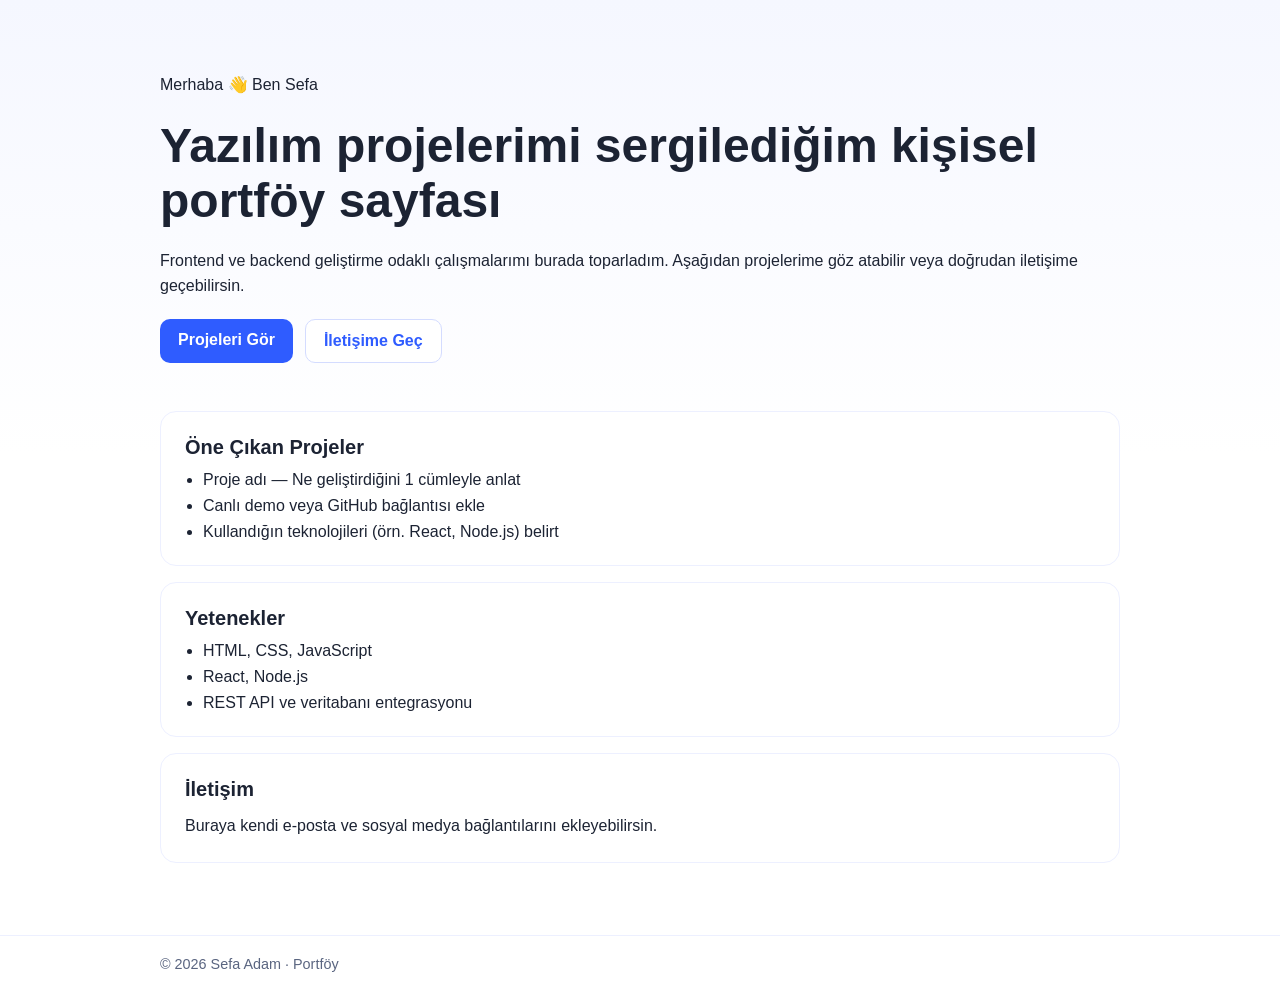
==== index.html @ c229e13a "fix: make contact section generic for easy customization Agent-Logs-Url: https://github.com/sefaadam" ====
<!DOCTYPE html>
<html lang="tr">
  <head>
    <meta charset="UTF-8" />
    <meta name="viewport" content="width=device-width, initial-scale=1.0" />
    <title>Sefa Adam | Portföy</title>
    <meta
      name="description"
      content="Sefa Adam'ın projeleri, yetkinlikleri ve iletişim bilgilerini içeren kişisel portföy sitesi."
    />
    <meta property="og:type" content="website" />
    <meta property="og:title" content="Sefa Adam | Portföy" />
    <meta
      property="og:description"
      content="Projelerimi ve çalışmalarımı incelemek için portföy sitemi ziyaret edebilirsin."
    />
    <style>
      :root {
        color-scheme: light;
      }

      * {
        box-sizing: border-box;
      }

      body {
        margin: 0;
        font-family: "Inter", "Segoe UI", Arial, sans-serif;
        background: linear-gradient(180deg, #f5f7ff 0%, #ffffff 45%);
        color: #1c2333;
      }

      .container {
        width: min(960px, 92%);
        margin: 0 auto;
      }

      header {
        padding: 72px 0 48px;
      }

      .hero {
        display: grid;
        gap: 20px;
      }

      h1 {
        margin: 0;
        font-size: clamp(2rem, 4vw, 3rem);
      }

      p {
        margin: 0;
        line-height: 1.6;
      }

      .actions {
        display: flex;
        flex-wrap: wrap;
        gap: 12px;
      }

      .btn {
        display: inline-block;
        text-decoration: none;
        padding: 12px 18px;
        border-radius: 10px;
        font-weight: 600;
      }

      .btn-primary {
        background: #2f5cff;
        color: #fff;
      }

      .btn-secondary {
        border: 1px solid #d4dcff;
        color: #2f5cff;
        background: #fff;
      }

      main {
        padding-bottom: 56px;
      }

      section {
        background: #fff;
        border: 1px solid #edf0ff;
        border-radius: 16px;
        padding: 24px;
        margin-bottom: 16px;
      }

      h2 {
        margin: 0 0 12px;
        font-size: 1.25rem;
      }

      ul {
        margin: 0;
        padding-left: 18px;
        display: grid;
        gap: 8px;
      }

      footer {
        border-top: 1px solid #edf0ff;
        padding: 20px 0 36px;
        color: #5a6580;
        font-size: 0.9rem;
      }
    </style>
  </head>
  <body>
    <header>
      <div class="container hero">
        <p>Merhaba 👋 Ben Sefa</p>
        <h1>Yazılım projelerimi sergilediğim kişisel portföy sayfası</h1>
        <p>
          Frontend ve backend geliştirme odaklı çalışmalarımı burada toparladım.
          Aşağıdan projelerime göz atabilir veya doğrudan iletişime geçebilirsin.
        </p>
        <div class="actions">
          <a class="btn btn-primary" href="#projeler">Projeleri Gör</a>
          <a class="btn btn-secondary" href="#iletisim">İletişime Geç</a>
        </div>
      </div>
    </header>

    <main class="container">
      <section id="projeler">
        <h2>Öne Çıkan Projeler</h2>
        <ul>
          <li>Proje adı — Ne geliştirdiğini 1 cümleyle anlat</li>
          <li>Canlı demo veya GitHub bağlantısı ekle</li>
          <li>Kullandığın teknolojileri (örn. React, Node.js) belirt</li>
        </ul>
      </section>

      <section>
        <h2>Yetenekler</h2>
        <ul>
          <li>HTML, CSS, JavaScript</li>
          <li>React, Node.js</li>
          <li>REST API ve veritabanı entegrasyonu</li>
        </ul>
      </section>

      <section id="iletisim">
        <h2>İletişim</h2>
        <p>Buraya kendi e-posta ve sosyal medya bağlantılarını ekleyebilirsin.</p>
      </section>
    </main>

    <footer>
      <div class="container">© <span id="year"></span> Sefa Adam · Portföy</div>
    </footer>

    <script>
      document.getElementById("year").textContent = new Date().getFullYear();
    </script>
  </body>
</html>
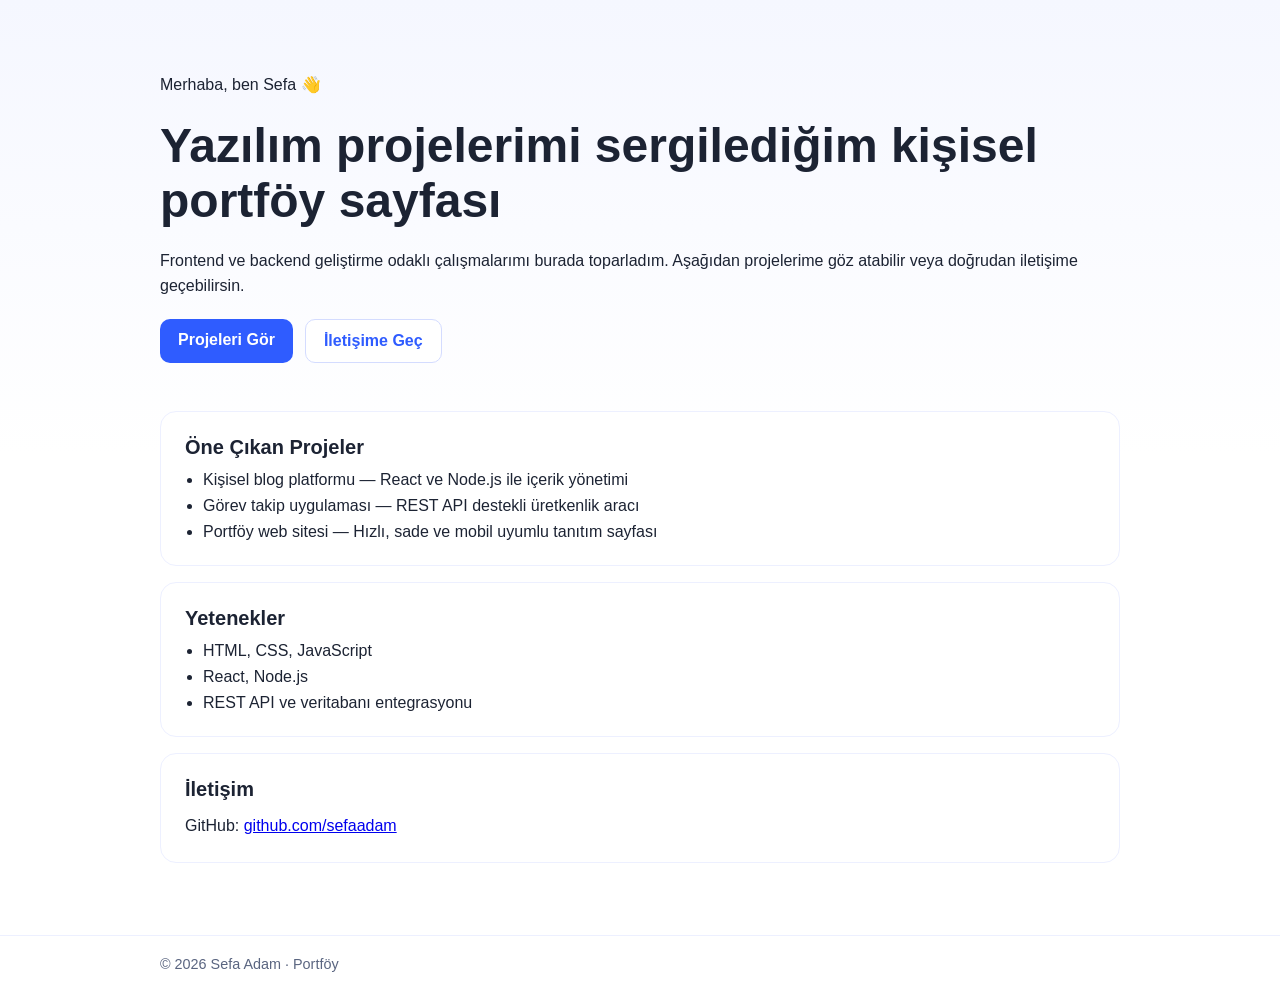
==== commit d9e0f52c: "feat: replace template placeholders with share-ready content Agent-Logs-Url: https://github.com/sefa" ====
--- a/index.html
+++ b/index.html
@@ -114,7 +114,7 @@
   <body>
     <header>
       <div class="container hero">
-        <p>Merhaba 👋 Ben Sefa</p>
+        <p>Merhaba, ben Sefa <span aria-hidden="true">👋</span></p>
         <h1>Yazılım projelerimi sergilediğim kişisel portföy sayfası</h1>
         <p>
           Frontend ve backend geliştirme odaklı çalışmalarımı burada toparladım.
@@ -131,9 +131,9 @@
       <section id="projeler">
         <h2>Öne Çıkan Projeler</h2>
         <ul>
-          <li>Proje adı — Ne geliştirdiğini 1 cümleyle anlat</li>
-          <li>Canlı demo veya GitHub bağlantısı ekle</li>
-          <li>Kullandığın teknolojileri (örn. React, Node.js) belirt</li>
+          <li>Kişisel blog platformu — React ve Node.js ile içerik yönetimi</li>
+          <li>Görev takip uygulaması — REST API destekli üretkenlik aracı</li>
+          <li>Portföy web sitesi — Hızlı, sade ve mobil uyumlu tanıtım sayfası</li>
         </ul>
       </section>
 
@@ -148,7 +148,7 @@
 
       <section id="iletisim">
         <h2>İletişim</h2>
-        <p>Buraya kendi e-posta ve sosyal medya bağlantılarını ekleyebilirsin.</p>
+        <p>GitHub: <a href="https://github.com/sefaadam">github.com/sefaadam</a></p>
       </section>
     </main>
 
@@ -157,7 +157,10 @@
     </footer>
 
     <script>
-      document.getElementById("year").textContent = new Date().getFullYear();
+      const yearElement = document.getElementById("year");
+      if (yearElement) {
+        yearElement.textContent = new Date().getFullYear();
+      }
     </script>
   </body>
 </html>
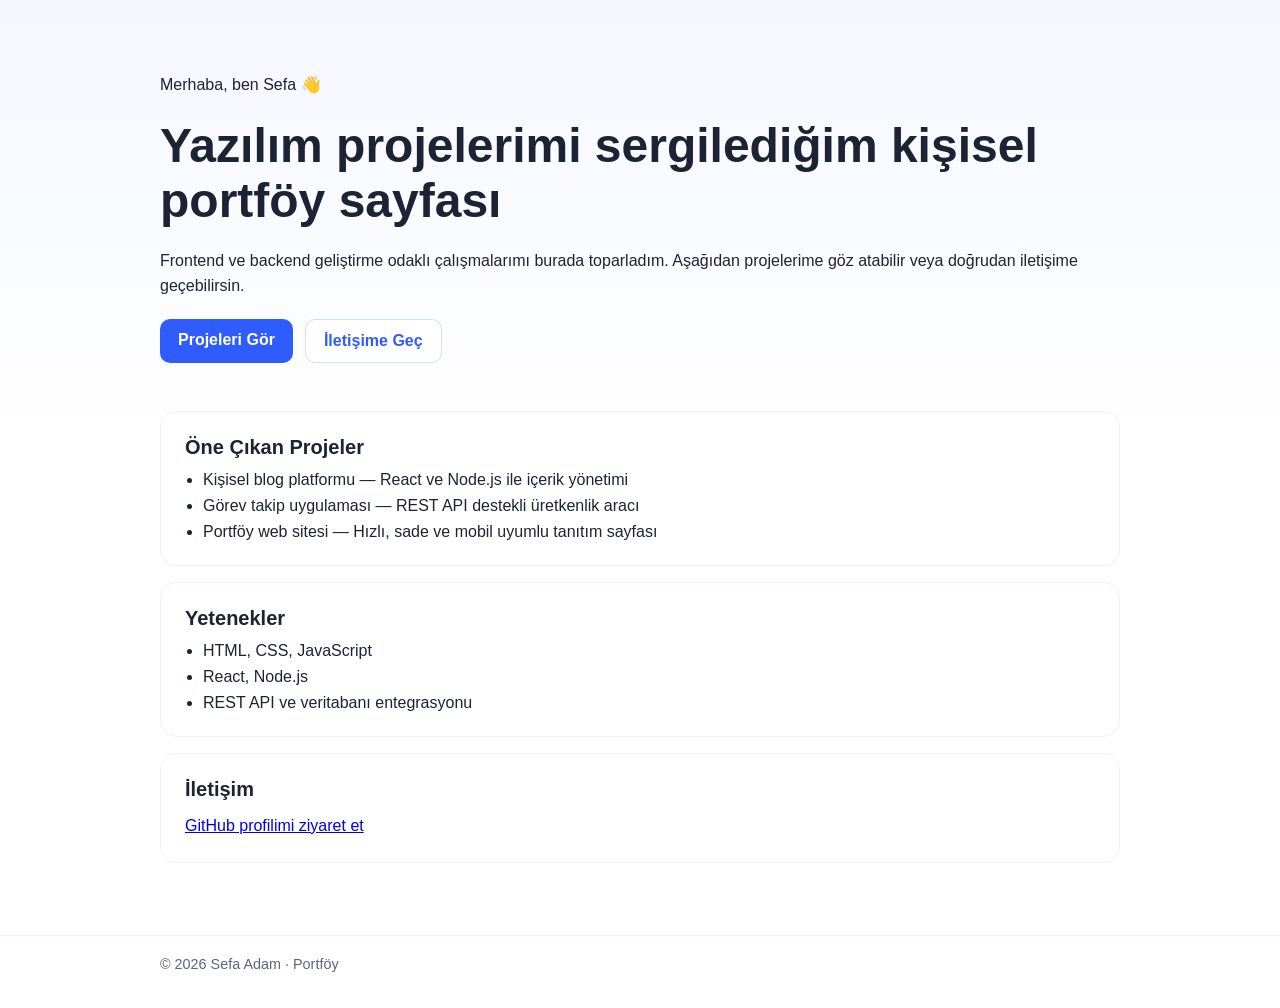
==== commit 99193b41: "fix: improve contact link and emoji accessibility labels Agent-Logs-Url: https://github.com/sefaadam" ====
--- a/index.html
+++ b/index.html
@@ -114,7 +114,7 @@
   <body>
     <header>
       <div class="container hero">
-        <p>Merhaba, ben Sefa <span aria-hidden="true">👋</span></p>
+        <p>Merhaba, ben Sefa <span role="img" aria-label="el sallama">👋</span></p>
         <h1>Yazılım projelerimi sergilediğim kişisel portföy sayfası</h1>
         <p>
           Frontend ve backend geliştirme odaklı çalışmalarımı burada toparladım.
@@ -148,7 +148,7 @@
 
       <section id="iletisim">
         <h2>İletişim</h2>
-        <p>GitHub: <a href="https://github.com/sefaadam">github.com/sefaadam</a></p>
+        <p><a href="https://github.com/sefaadam" aria-label="Sefa Adam GitHub profili">GitHub profilimi ziyaret et</a></p>
       </section>
     </main>
 
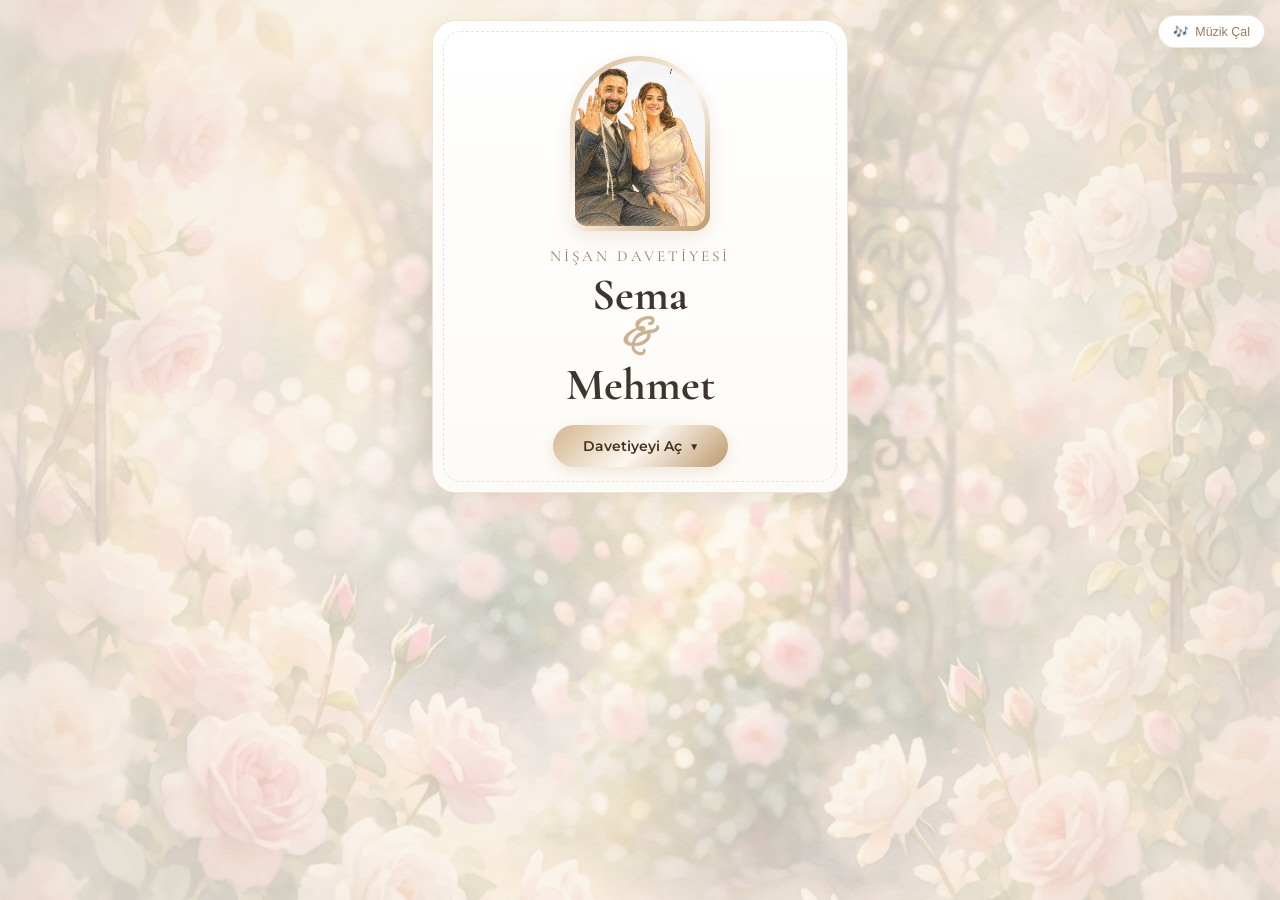
==== commit e6ac47ab: "Add files via upload" ====
--- a/index.html
+++ b/index.html
@@ -1,166 +1,158 @@
 <!DOCTYPE html>
 <html lang="tr">
-  <head>
-    <meta charset="UTF-8" />
-    <meta name="viewport" content="width=device-width, initial-scale=1.0" />
-    <title>Sefa Adam | Portföy</title>
-    <meta
-      name="description"
-      content="Sefa Adam'ın projeleri, yetkinlikleri ve iletişim bilgilerini içeren kişisel portföy sitesi."
-    />
-    <meta property="og:type" content="website" />
-    <meta property="og:title" content="Sefa Adam | Portföy" />
-    <meta
-      property="og:description"
-      content="Projelerimi ve çalışmalarımı incelemek için portföy sitemi ziyaret edebilirsin."
-    />
-    <style>
-      :root {
-        color-scheme: light;
-      }
 
-      * {
-        box-sizing: border-box;
-      }
+<head>
+  <meta charset="UTF-8">
+  <meta name="viewport" content="width=device-width, initial-scale=1.0">
+  <title>Sema & Mehmet - Nişan Davetiyesi</title>
+  <meta name="description" content="Sema ve Mehmet çiftinin 15 Ağustos 2026 tarihindeki Nişan Töreni Davetiyesi.">
+  <meta property="og:title" content="Sema & Mehmet Nişan Davetiyesi 💍✨">
+  <meta property="og:description" content="15 Ağustos 2026 Cumartesi - Nişan Törenimize Davetlisiniz.">
+  <!-- Favicon -->
+  <link rel="icon" type="image/svg+xml" href="favicon.svg">
+  <link rel="alternate icon"
+    href="data:image/svg+xml,<svg xmlns='http://www.w3.org/2000/svg' viewBox='0 0 100 100'><text y='.9em' font-size='90'>💍</text></svg>">
 
-      body {
-        margin: 0;
-        font-family: "Inter", "Segoe UI", Arial, sans-serif;
-        background: linear-gradient(180deg, #f5f7ff 0%, #ffffff 45%);
-        color: #1c2333;
-      }
+  <link rel="stylesheet" href="style.css">
+</head>
 
-      .container {
-        width: min(960px, 92%);
-        margin: 0 auto;
-      }
+<body>
 
-      header {
-        padding: 72px 0 48px;
-      }
+  <!-- Arka Plan Görsel & Filtre Katmanı -->
+  <div class="bg-garden-layer"></div>
+  <div class="bg-overlay-tint"></div>
 
-      .hero {
-        display: grid;
-        gap: 20px;
-      }
+  <!-- Süzülen Çiçek Yaprakları Canvas -->
+  <canvas id="petalCanvas"></canvas>
 
-      h1 {
-        margin: 0;
-        font-size: clamp(2rem, 4vw, 3rem);
-      }
+  <!-- Soft Müzik Butonu -->
+  <button id="musicToggleBtn" class="music-toggle-btn" aria-label="Müziği Başlat/Durdur">
+    <span>🎶</span>
+    <span class="text">Müzik Çal</span>
+  </button>
 
-      p {
-        margin: 0;
-        line-height: 1.6;
-      }
+  <!-- MOBİL AKICI KART -->
+  <main class="card-scene">
+    <article id="foldedCard" class="folded-card">
 
-      .actions {
-        display: flex;
-        flex-wrap: wrap;
-        gap: 12px;
-      }
+      <!-- ================= ÜST KAT (ÖN KAPAK) ================= -->
+      <section class="top-panel">
+        <!-- Gelin ve Damat Fotoğrafı -->
+        <div class="front-photo-container">
+          <img src="davetiye.jpeg" alt="Sema & Mehmet" class="front-photo">
+        </div>
 
-      .btn {
-        display: inline-block;
-        text-decoration: none;
-        padding: 12px 18px;
-        border-radius: 10px;
-        font-weight: 600;
-      }
+        <p class="front-subtitle">Nişan Davetiyesi</p>
 
-      .btn-primary {
-        background: #2f5cff;
-        color: #fff;
-      }
+        <h1 class="front-names">
+          Sema
+          <span class="front-ampersand">&</span>
+          Mehmet
+        </h1>
 
-      .btn-secondary {
-        border: 1px solid #d4dcff;
-        color: #2f5cff;
-        background: #fff;
-      }
-
-      main {
-        padding-bottom: 56px;
-      }
-
-      section {
-        background: #fff;
-        border: 1px solid #edf0ff;
-        border-radius: 16px;
-        padding: 24px;
-        margin-bottom: 16px;
-      }
-
-      h2 {
-        margin: 0 0 12px;
-        font-size: 1.25rem;
-      }
-
-      ul {
-        margin: 0;
-        padding-left: 18px;
-        display: grid;
-        gap: 8px;
-      }
-
-      footer {
-        border-top: 1px solid #edf0ff;
-        padding: 20px 0 36px;
-        color: #5a6580;
-        font-size: 0.9rem;
-      }
-    </style>
-  </head>
-  <body>
-    <header>
-      <div class="container hero">
-        <p>Merhaba, ben Sefa <span role="img" aria-label="el sallama">👋</span></p>
-        <h1>Yazılım projelerimi sergilediğim kişisel portföy sayfası</h1>
-        <p>
-          Frontend ve backend geliştirme odaklı çalışmalarımı burada toparladım.
-          Aşağıdan projelerime göz atabilir veya doğrudan iletişime geçebilirsin.
-        </p>
-        <div class="actions">
-          <a class="btn btn-primary" href="#projeler">Projeleri Gör</a>
-          <a class="btn btn-secondary" href="#iletisim">İletişime Geç</a>
+        <!-- Açma Butonu -->
+        <div class="unfold-trigger">
+          <button id="unfoldBtn" class="unfold-btn">
+            <span class="btn-text">Davetiyeyi Aç</span>
+            <span class="unfold-icon">▼</span>
+          </button>
         </div>
-      </div>
-    </header>
-
-    <main class="container">
-      <section id="projeler">
-        <h2>Öne Çıkan Projeler</h2>
-        <ul>
-          <li>Kişisel blog platformu — React ve Node.js ile içerik yönetimi</li>
-          <li>Görev takip uygulaması — REST API destekli üretkenlik aracı</li>
-          <li>Portföy web sitesi — Hızlı, sade ve mobil uyumlu tanıtım sayfası</li>
-        </ul>
       </section>
 
-      <section>
-        <h2>Yetenekler</h2>
-        <ul>
-          <li>HTML, CSS, JavaScript</li>
-          <li>React, Node.js</li>
-          <li>REST API ve veritabanı entegrasyonu</li>
-        </ul>
-      </section>
 
-      <section id="iletisim">
-        <h2>İletişim</h2>
-        <p><a href="https://github.com/sefaadam" aria-label="Sefa Adam GitHub profili">GitHub profilimi ziyaret et</a></p>
-      </section>
-    </main>
+      <!-- ================= ALT KAT (AKICI AÇILAN KISIM) ================= -->
+      <div class="bottom-panel-wrapper">
+        <section id="bottomPanel" class="bottom-panel">
+          <div class="bottom-content">
 
-    <footer>
-      <div class="container">© <span id="year"></span> Sefa Adam · Portföy</div>
-    </footer>
+            <!-- Davet Mesajı -->
+            <p class="invitation-text">
+              "Birlikteliğe adım atacağımız bu mutlu günümüzde sizleri de aramızda görmekten onur duyacağız."
+            </p>
 
-    <script>
-      const yearElement = document.getElementById("year");
-      if (yearElement) {
-        yearElement.textContent = new Date().getFullYear();
-      }
-    </script>
-  </body>
-</html>
+            <!-- BİRLEŞTİRİLMİŞ BİLGİ KUTUSU (Aileler + Tarih & Saat) -->
+            <div class="combined-info-card">
+              <!-- Aileler -->
+              <div class="families-row">
+                <div class="family-col">
+                  <div class="family-tag">Kız Tarafı</div>
+                  <div class="family-names-inline">Ümmühan & Menderes</div>
+                </div>
+
+                <div class="family-divider"></div>
+
+                <div class="family-col">
+                  <div class="family-tag">Erkek Tarafı</div>
+                  <div class="family-names-inline">Fenise & Adnan</div>
+                </div>
+              </div>
+
+              <!-- Tarih & Saat -->
+              <div class="event-row">
+                <div class="event-date-badge">📅 15 Ağustos 2026 Cumartesi</div>
+                <div class="event-time-badge">⏰ 19:00</div>
+              </div>
+            </div>
+
+            <!-- Canlı Geri Sayım Sayacı -->
+            <section class="countdown-section">
+              <p class="countdown-title">Nişan Törenine Kalan Süre</p>
+              <div class="timer-grid">
+                <div class="timer-box">
+                  <div id="days" class="timer-num">00</div>
+                  <div class="timer-label">Gün</div>
+                </div>
+                <div class="timer-box">
+                  <div id="hours" class="timer-num">00</div>
+                  <div class="timer-label">Saat</div>
+                </div>
+                <div class="timer-box">
+                  <div id="minutes" class="timer-num">00</div>
+                  <div class="timer-label">Dakika</div>
+                </div>
+                <div class="timer-box">
+                  <div id="seconds" class="timer-num">00</div>
+                  <div class="timer-label">Saniye</div>
+                </div>
+              </div>
+            </section>
+
+            <!-- BUTONLAR (Konum, WhatsApp, Takvim) -->
+            <div class="action-buttons">
+              <!-- Konum (Google Maps) -->
+              <a href="https://maps.app.goo.gl/9F5UjUFMxJ1BBvKx8?g_st=aw" target="_blank" rel="noopener noreferrer"
+                class="btn-soft-primary">
+                <span>📍 Konum / Yol Tarifi Al</span>
+              </a>
+
+              <!-- WhatsApp Katılım Durumu (+90 541 103 17 95) -->
+              <a href="https://wa.me/905411031795?text=Merhaba,%20Sema%20%26%20Mehmet%20çiftinin%20nişan%20törenine%20katılacağım."
+                target="_blank" rel="noopener noreferrer" class="btn-soft-whatsapp">
+                <svg class="wp-icon" xmlns="http://www.w3.org/2000/svg" viewBox="0 0 24 24" fill="currentColor">
+                  <path
+                    d="M.057 24l1.687-6.163c-1.041-1.804-1.588-3.849-1.587-5.946.003-6.556 5.338-11.891 11.893-11.891 3.181.001 6.167 1.24 8.413 3.488 2.245 2.248 3.481 5.236 3.48 8.414-.003 6.557-5.338 11.892-11.893 11.892-1.99-.001-3.951-.5-5.688-1.448l-6.305 1.654zm6.597-3.807c1.676.995 3.276 1.591 5.392 1.592 5.448 0 9.886-4.434 9.889-9.885.002-5.462-4.415-9.89-9.881-9.892-5.452 0-9.887 4.434-9.889 9.884-.001 2.225.651 3.891 1.746 5.634l-.999 3.648 3.742-.981zm11.387-5.464c-.074-.124-.272-.198-.57-.347-.297-.149-1.758-.868-2.031-.967-.272-.099-.47-.149-.669.149-.198.297-.768.967-.941 1.165-.173.198-.347.223-.644.074-.297-.149-1.255-.462-2.39-1.475-.883-.788-1.48-1.761-1.653-2.059-.173-.297-.018-.458.13-.606.134-.133.297-.347.446-.521.151-.172.2-.296.3-.495.099-.198.05-.372-.025-.521-.075-.148-.669-1.611-.916-2.206-.242-.579-.487-.501-.669-.51l-.57-.01c-.198 0-.52.074-.792.372s-1.04 1.016-1.04 2.479 1.065 2.876 1.213 3.074c.149.198 2.095 3.2 5.076 4.487.709.306 1.263.489 1.694.626.712.226 1.36.194 1.872.118.572-.085 1.758-.719 2.006-1.413.248-.695.248-1.29.173-1.414z" />
+                </svg>
+                <span>Katılım Durumunu Bildir (WhatsApp)</span>
+              </a>
+
+              <!-- Takvime Ekle -->
+              <button id="calendarBtn" class="btn-soft-secondary">
+                <span>📅 Takvime Ekle</span>
+              </button>
+            </div>
+
+            <p class="footer-note">
+              Sizleri aramızda görmekten mutluluk duyacağız.
+            </p>
+
+          </div>
+        </section>
+      </div>
+
+    </article>
+  </main>
+
+  <script src="script.js"></script>
+</body>
+
+</html>
--- a/style.css
+++ b/style.css
@@ -0,0 +1,503 @@
+/* ==========================================================================
+   Sema & Mehmet - Nişan Davetiyesi Stil Dosyası
+   ========================================================================== */
+
+@import url('https://fonts.googleapis.com/css2?family=Alex+Brush&family=Cormorant+Garamond:ital,wght@0,400;0,600;0,700;1,400&family=Montserrat:wght@300;400;500;600&display=swap');
+
+:root {
+  --font-serif: 'Cormorant Garamond', Georgia, serif;
+  --font-cursive: 'Alex Brush', cursive;
+  --font-sans: 'Montserrat', sans-serif;
+
+  --bg-cream: #faf4ed;
+  --paper-bg: #fffdfa;
+  --gold-soft: #cbb292;
+  --gold-light: #f7eee3;
+  --gold-dark: #9a7d5b;
+  --gold-gradient: linear-gradient(135deg, #d4b58e 0%, #fcf7f0 50%, #bd996e 100%);
+  --rose-soft: #e5b7b7;
+  --text-main: #3d352e;
+  --text-muted: #786c62;
+  --shadow-card: 0 8px 24px rgba(80, 50, 30, 0.08);
+  --border-soft: 1px solid rgba(212, 181, 142, 0.35);
+}
+
+* {
+  margin: 0;
+  padding: 0;
+  box-sizing: border-box;
+}
+
+html,
+body {
+  width: 100%;
+  min-height: 100%;
+  font-family: var(--font-sans);
+  color: var(--text-main);
+  background-color: var(--bg-cream);
+  overflow-x: hidden;
+  -webkit-tap-highlight-color: transparent;
+}
+
+/* STATİK ARKA PLAN */
+.bg-garden-layer {
+  position: fixed;
+  top: 0;
+  left: 0;
+  width: 100%;
+  height: 100%;
+  background-image: url('bg_garden.jpg');
+  background-size: cover;
+  background-position: center;
+  opacity: 0.85;
+  z-index: 0;
+  pointer-events: none;
+}
+
+.bg-overlay-tint {
+  position: fixed;
+  top: 0;
+  left: 0;
+  width: 100%;
+  height: 100%;
+  background: radial-gradient(circle at center, rgba(255, 252, 247, 0.6) 0%, rgba(245, 235, 222, 0.85) 100%);
+  z-index: 1;
+  pointer-events: none;
+}
+
+/* KARTIN VE SAYFANIN EN ÜSTÜNDE AKAN KALP CANVAS (z-index: 30) */
+#petalCanvas {
+  position: fixed;
+  top: 0;
+  left: 0;
+  width: 100%;
+  height: 100%;
+  pointer-events: none;
+  z-index: 30;
+  /* Kartın üstünden akması için z-index yükseltildi */
+}
+
+/* Soft Müzik Butonu */
+.music-toggle-btn {
+  position: fixed;
+  top: 15px;
+  right: 15px;
+  z-index: 100;
+  background: #ffffff;
+  border: var(--border-soft);
+  border-radius: 50px;
+  padding: 8px 14px;
+  display: flex;
+  align-items: center;
+  gap: 6px;
+  font-size: 0.78rem;
+  color: var(--gold-dark);
+  cursor: pointer;
+  box-shadow: 0 4px 12px rgba(0, 0, 0, 0.05);
+}
+
+/* KART SAHNESİ */
+.card-scene {
+  position: relative;
+  z-index: 10;
+  width: 100%;
+  max-width: 440px;
+  margin: 20px auto 40px auto;
+  padding: 0 12px;
+}
+
+.folded-card {
+  position: relative;
+  width: 100%;
+  border-radius: 24px;
+  border: var(--border-soft);
+  background: var(--paper-bg);
+  box-shadow: var(--shadow-card);
+  overflow: hidden;
+}
+
+/* ÜST KAT (ÖN KAPAK) */
+.top-panel {
+  padding: 35px 20px 25px 20px;
+  text-align: center;
+  background: linear-gradient(180deg, #ffffff 0%, #fdfbf7 100%);
+  position: relative;
+  z-index: 3;
+}
+
+.top-panel::before {
+  content: '';
+  position: absolute;
+  top: 10px;
+  left: 10px;
+  right: 10px;
+  bottom: 10px;
+  border: 1px dashed rgba(203, 178, 146, 0.35);
+  border-radius: 18px;
+  pointer-events: none;
+}
+
+/* ÇİFT FOTOĞRAFI */
+.front-photo-container {
+  width: 140px;
+  height: 175px;
+  margin: 0 auto 16px auto;
+  border-radius: 70px 70px 16px 16px;
+  padding: 5px;
+  background: var(--gold-gradient);
+  box-shadow: 0 6px 18px rgba(180, 140, 100, 0.18);
+}
+
+.front-photo {
+  width: 100%;
+  height: 100%;
+  object-fit: cover;
+  border-radius: 65px 65px 12px 12px;
+  display: block;
+}
+
+.front-subtitle {
+  font-family: var(--font-serif);
+  font-size: 0.95rem;
+  letter-spacing: 3px;
+  text-transform: uppercase;
+  color: var(--gold-dark);
+  margin-bottom: 6px;
+}
+
+.front-names {
+  font-family: var(--font-serif);
+  font-size: 2.8rem;
+  font-weight: 700;
+  color: var(--text-main);
+  line-height: 1.1;
+  margin-bottom: 14px;
+}
+
+.front-ampersand {
+  font-family: var(--font-cursive);
+  font-size: 2.9rem;
+  color: var(--gold-soft);
+  display: block;
+  margin: -5px 0;
+}
+
+/* Soft Açma Butonu */
+.unfold-trigger {
+  margin-top: 6px;
+}
+
+.unfold-btn {
+  background: var(--gold-gradient);
+  color: #44321d;
+  border: none;
+  font-family: var(--font-sans);
+  font-weight: 600;
+  font-size: 0.9rem;
+  padding: 12px 30px;
+  border-radius: 50px;
+  cursor: pointer;
+  box-shadow: 0 4px 14px rgba(203, 178, 146, 0.3);
+  display: inline-flex;
+  align-items: center;
+  gap: 8px;
+}
+
+.unfold-icon {
+  font-size: 0.85rem;
+  transition: transform 0.3s ease;
+}
+
+.folded-card.unfolded .unfold-icon {
+  transform: rotate(180deg);
+}
+
+.folded-card.unfolded .top-panel {
+  border-bottom: 1px dashed rgba(203, 178, 146, 0.35);
+}
+
+/* ================= ALT KAT (AÇILMA & KAPANMA ANİMASYONLARI) ================= */
+.bottom-panel-wrapper {
+  display: none;
+}
+
+/* Açılma Animasyonu */
+.folded-card.unfolded .bottom-panel-wrapper {
+  display: block;
+  animation: slideOpen 0.4s cubic-bezier(0.16, 1, 0.3, 1) forwards;
+}
+
+/* Kapanma Animasyonu */
+.folded-card.closing .bottom-panel-wrapper {
+  display: block;
+  animation: slideClose 0.35s cubic-bezier(0.7, 0, 0.84, 0) forwards;
+}
+
+@keyframes slideOpen {
+  0% {
+    opacity: 0;
+    transform: translateY(-12px) scale(0.98);
+  }
+
+  100% {
+    opacity: 1;
+    transform: translateY(0) scale(1);
+  }
+}
+
+@keyframes slideClose {
+  0% {
+    opacity: 1;
+    transform: translateY(0) scale(1);
+  }
+
+  100% {
+    opacity: 0;
+    transform: translateY(-12px) scale(0.98);
+  }
+}
+
+.bottom-content {
+  padding: 22px 16px 25px 16px;
+  text-align: center;
+  position: relative;
+}
+
+.bottom-content::before {
+  content: '';
+  position: absolute;
+  top: 10px;
+  left: 10px;
+  right: 10px;
+  bottom: 10px;
+  border: 1px dashed rgba(203, 178, 146, 0.35);
+  border-radius: 18px;
+  pointer-events: none;
+}
+
+.invitation-text {
+  font-family: var(--font-serif);
+  font-size: 1.08rem;
+  line-height: 1.55;
+  color: var(--text-muted);
+  max-width: 360px;
+  margin: 0 auto 16px auto;
+  font-style: italic;
+}
+
+/* BİRLEŞTİRİLMİŞ BİLGİ KUTUSU */
+.combined-info-card {
+  background: rgba(245, 235, 224, 0.55);
+  border: var(--border-soft);
+  border-radius: 14px;
+  padding: 14px 10px;
+  margin-bottom: 16px;
+}
+
+.families-row {
+  display: flex;
+  align-items: center;
+  justify-content: space-between;
+  padding-bottom: 10px;
+  border-bottom: 1px dashed rgba(203, 178, 146, 0.4);
+  margin-bottom: 10px;
+  gap: 6px;
+}
+
+.family-col {
+  flex: 1 1 0;
+  min-width: 0;
+  text-align: center;
+}
+
+.family-tag {
+  font-size: 0.68rem;
+  letter-spacing: 1.2px;
+  text-transform: uppercase;
+  color: var(--gold-dark);
+  font-weight: 600;
+  margin-bottom: 3px;
+  white-space: nowrap;
+}
+
+.family-names-inline {
+  font-family: var(--font-serif);
+  font-size: 0.95rem;
+  color: var(--text-main);
+  font-weight: 600;
+  line-height: 1.3;
+  word-break: keep-all;
+}
+
+.family-divider {
+  width: 1px;
+  height: 32px;
+  background: rgba(203, 178, 146, 0.4);
+  flex-shrink: 0;
+}
+
+.event-row {
+  display: flex;
+  align-items: center;
+  justify-content: center;
+  gap: 10px;
+  flex-wrap: wrap;
+}
+
+.event-date-badge {
+  font-family: var(--font-serif);
+  font-size: 1.05rem;
+  font-weight: 700;
+  color: var(--text-main);
+}
+
+.event-time-badge {
+  font-family: var(--font-sans);
+  font-size: 0.82rem;
+  background: rgba(203, 178, 146, 0.22);
+  color: var(--gold-dark);
+  padding: 4px 10px;
+  border-radius: 20px;
+  font-weight: 600;
+}
+
+/* GERİ SAYIM SAYACI */
+.countdown-section {
+  margin-bottom: 18px;
+}
+
+.countdown-title {
+  font-family: var(--font-serif);
+  font-size: 0.92rem;
+  font-style: italic;
+  color: var(--gold-dark);
+  margin-bottom: 8px;
+}
+
+.timer-grid {
+  display: flex;
+  justify-content: center;
+  gap: 8px;
+}
+
+.timer-box {
+  background: #ffffff;
+  border: 1px solid rgba(203, 178, 146, 0.3);
+  border-radius: 12px;
+  padding: 8px 4px;
+  min-width: 54px;
+  box-shadow: 0 2px 6px rgba(0, 0, 0, 0.02);
+  position: relative;
+  overflow: hidden;
+}
+
+.timer-num {
+  font-family: var(--font-serif);
+  font-size: 1.35rem;
+  font-weight: 700;
+  color: var(--gold-dark);
+  line-height: 1;
+  display: inline-block;
+}
+
+.timer-num.tick-anim {
+  animation: popNumber 0.4s cubic-bezier(0.34, 1.56, 0.64, 1);
+}
+
+@keyframes popNumber {
+  0% {
+    transform: translateY(-8px) scale(1.25);
+    opacity: 0.3;
+  }
+
+  100% {
+    transform: translateY(0) scale(1);
+    opacity: 1;
+  }
+}
+
+.timer-label {
+  font-size: 0.6rem;
+  text-transform: uppercase;
+  letter-spacing: 0.5px;
+  color: var(--text-muted);
+  margin-top: 3px;
+}
+
+/* SADE BUTONLAR */
+.action-buttons {
+  display: flex;
+  flex-direction: column;
+  gap: 10px;
+  max-width: 320px;
+  margin: 0 auto;
+}
+
+.btn-soft-primary {
+  background: var(--gold-gradient);
+  color: #44321d;
+  text-decoration: none;
+  font-weight: 600;
+  font-size: 0.88rem;
+  padding: 12px 20px;
+  border-radius: 25px;
+  display: flex;
+  align-items: center;
+  justify-content: center;
+  gap: 8px;
+  box-shadow: 0 4px 14px rgba(203, 178, 146, 0.28);
+  border: none;
+}
+
+.btn-soft-whatsapp {
+  background: linear-gradient(135deg, #25D366 0%, #128C7E 100%);
+  color: #ffffff;
+  text-decoration: none;
+  font-weight: 600;
+  font-size: 0.88rem;
+  padding: 12px 20px;
+  border-radius: 25px;
+  display: flex;
+  align-items: center;
+  justify-content: center;
+  gap: 8px;
+  box-shadow: 0 4px 14px rgba(37, 211, 102, 0.3);
+  border: none;
+  transition: transform 0.2s ease, box-shadow 0.2s ease;
+}
+
+.btn-soft-whatsapp:hover {
+  transform: translateY(-1px);
+  box-shadow: 0 6px 18px rgba(37, 211, 102, 0.45);
+}
+
+.wp-icon {
+  width: 19px;
+  height: 19px;
+  fill: currentColor;
+  flex-shrink: 0;
+}
+
+.btn-soft-secondary {
+  background: #ffffff;
+  color: var(--text-main);
+  text-decoration: none;
+  font-weight: 500;
+  font-size: 0.85rem;
+  padding: 10px 20px;
+  border-radius: 25px;
+  border: var(--border-soft);
+  display: flex;
+  align-items: center;
+  justify-content: center;
+  gap: 8px;
+  cursor: pointer;
+}
+
+.footer-note {
+  margin-top: 18px;
+  font-family: var(--font-serif);
+  font-size: 0.95rem;
+  font-style: italic;
+  color: var(--text-muted);
+}
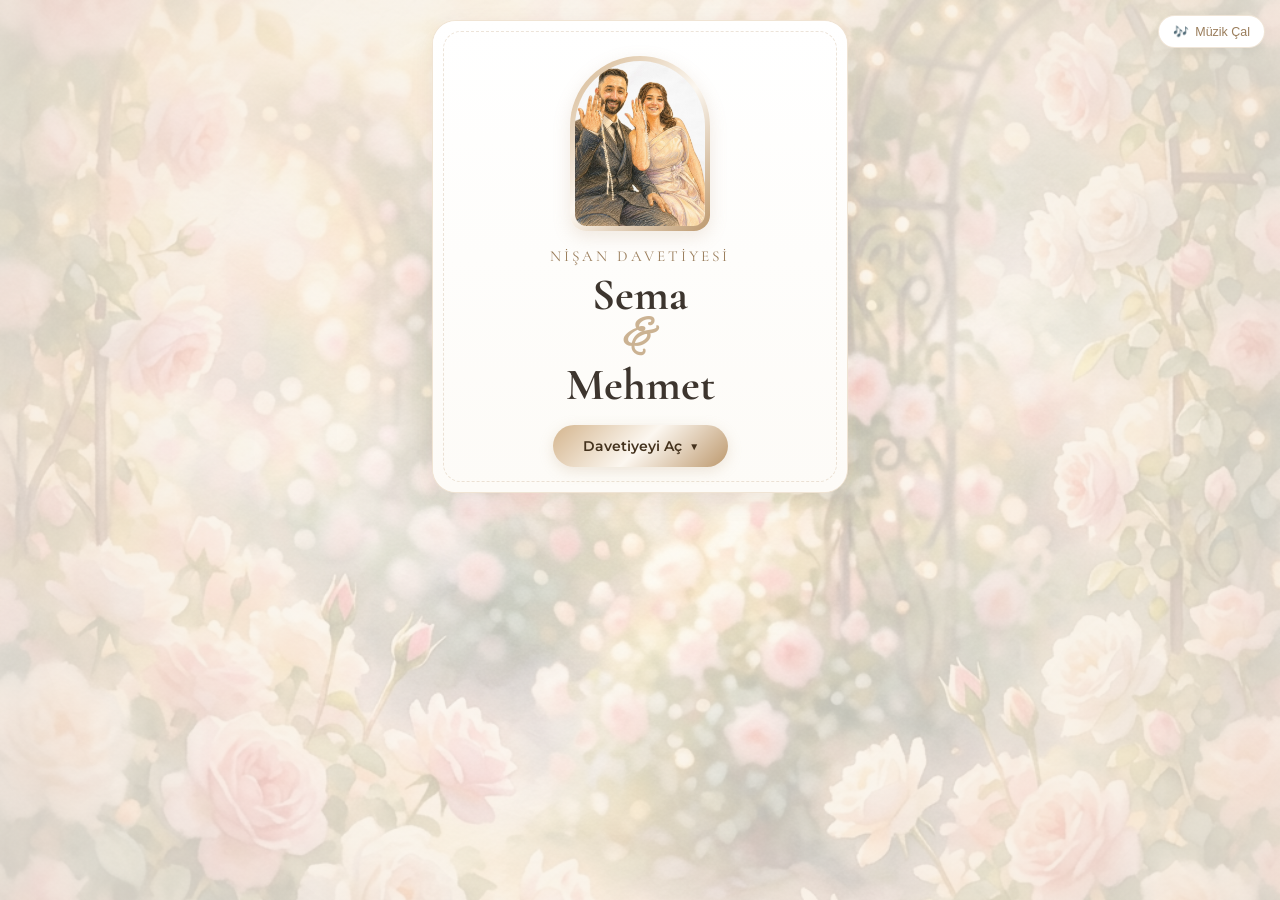
==== commit 20557545: "Add files via upload" ====
--- a/index.html
+++ b/index.html
@@ -39,7 +39,7 @@
       <section class="top-panel">
         <!-- Gelin ve Damat Fotoğrafı -->
         <div class="front-photo-container">
-          <img src="davetiye.jpeg" alt="Sema & Mehmet" class="front-photo">
+          <img src="davetiye.jpg" alt="Sema & Mehmet" class="front-photo">
         </div>
 
         <p class="front-subtitle">Nişan Davetiyesi</p>
@@ -89,7 +89,7 @@
 
               <!-- Tarih & Saat -->
               <div class="event-row">
-                <div class="event-date-badge">📅 15 Ağustos 2026 Cumartesi</div>
+                <div class="event-date-badge">🗓️ 15 Ağustos 2026 Cumartesi</div>
                 <div class="event-time-badge">⏰ 19:00</div>
               </div>
             </div>
